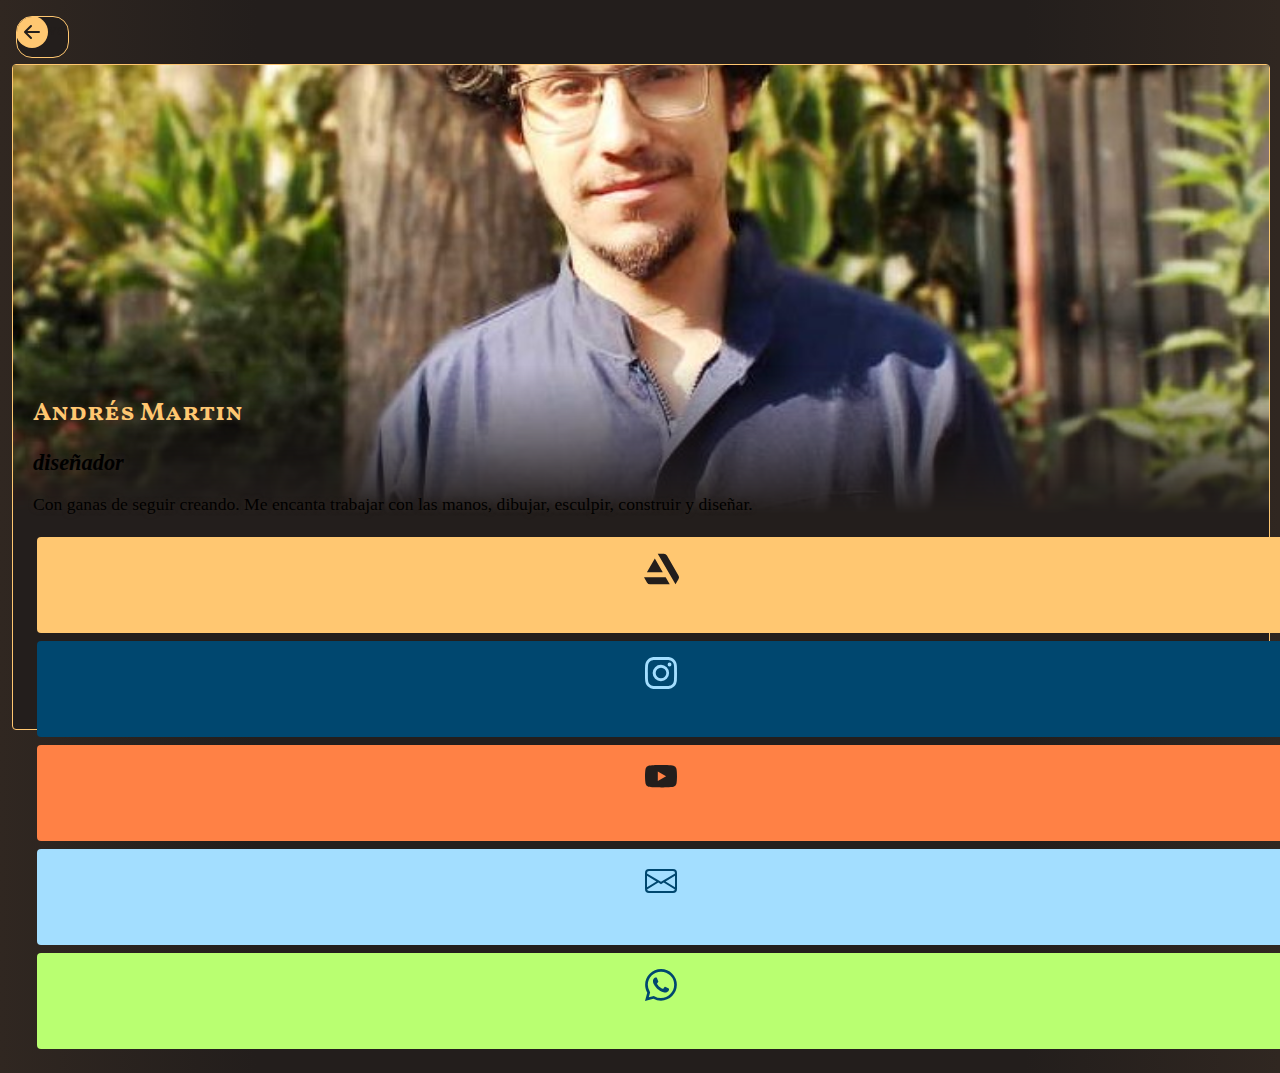
==== articulo.html @ 3fb10d6d "Add files via upload" ====
<!doctype html>
<html lang="es">
	<head>
	
		<meta charset="utf-8">
		<meta name="viewport" content="width=device-width, initial-scale=1">
		<meta name="theme-color" content="#ffc771" />
		<link rel="manifest" href="manifest.json" />

		<title>Portafolio | Andrés Martin</title>
		<meta name="title" content="Portafolio | Andrés Martin" />
		<meta name="description" content="Soy un diseñador con ganas de seguir creando. Me encanta trabajar con las manos, dibujar, esculpir, construir y diseñar." />
		
		<!-- Open Graph / Facebook -->
		<meta property="og:type" content="website" />
		<meta property="og:url" content="https://andresmartinm.github.io/portafolioAnim2023/" />
		<meta property="og:title" content="Portafolio | Andrés Martin" />
		<meta property="og:description" content="Soy un diseñador con ganas de seguir creando. Me encanta trabajar con las manos, dibujar, esculpir, construir y diseñar.Soy un diseñador con ganas de seguir creando. Me encanta trabajar con las manos, dibujar, esculpir, construir y diseñar." />
		<meta property="og:image" content="https://andresmartinm.github.io/portafolioAnim2023/img/foto.jpg" />

		<!-- Twitter -->
		<meta property="twitter:card" content="summary_large_image" />
		<meta property="twitter:url" content="https://andresmartinm.github.io/portafolioAnim2023/" />
		<meta property="twitter:title" content="Portafolio | Andrés Martin" />
		<meta property="twitter:description" content="Soy un diseñador con ganas de seguir creando. Me encanta trabajar con las manos, dibujar, esculpir, construir y diseñar." />
		<meta property="twitter:image" content="https://andresmartinm.github.io/portafolioAnim2023/img/foto.jpg" />
		
		<!-- Meta Tags Generated with https://metatags.io -->

		<link href="https://cdn.jsdelivr.net/npm/bootstrap@5.3.0/dist/css/bootstrap.min.css" rel="stylesheet" integrity="sha384-9ndCyUaIbzAi2FUVXJi0CjmCapSmO7SnpJef0486qhLnuZ2cdeRhO02iuK6FUUVM" crossorigin="anonymous">
		<link rel="stylesheet" href="style.css" />
		<script src="script.js"></script>
		
	</head>
	<body>
		<style>
		@media only screen and (max-width: 960px) {
			.perfil {
				display : none;
			}
		}
		</style>
	
		<a class="volver" href="index.html">Volver
			<div>
				<svg xmlns="http://www.w3.org/2000/svg" width="32" height="32" fill="currentColor" class="bi bi-arrow-left-short" viewBox="0 0 16 16">
  <path fill-rule="evenodd" d="M12 8a.5.5 0 0 1-.5.5H5.707l2.147 2.146a.5.5 0 0 1-.708.708l-3-3a.5.5 0 0 1 0-.708l3-3a.5.5 0 1 1 .708.708L5.707 7.5H11.5a.5.5 0 0 1 .5.5z"/>
				</svg>
			</div>
		</a>
	<main>
		<section class="container">
			<div class="row justify-content-md-center g-0">
				<section class="col-lg perfil">
					<div class="marco">
						<div class="tarjeta-perfil">
							<div class="foto">
							<div class="sombra"></div>
							<div class="presentacion">
							
								<h1>Andrés Martin</h1>
								<h2>diseñador</h2>
								<p>Con ganas de seguir creando. Me encanta trabajar con las manos, dibujar, esculpir, construir y diseñar.</p>
							</div>
							</div>
							
							<div class="enlaces">
								<div class="row g-0">
									<div class="col-4">
									<a class="amarillo" href="https://www.artstation.com/andresamartinm" target="_blank" aria-label="trabajos en ArtStation">
										<svg width='35' height='32' fill='currentColor' xmlns='http://www.w3.org/2000/svg'><path fill-rule='evenodd' clip-rule='evenodd' d='M35 24.354c0-.704-.208-1.36-.565-1.91L22.937 2.525A3.536 3.536 0 0 0 19.813.652h-6.077l17.76 30.666 2.8-4.833c.553-.925.704-1.334.704-2.131Zm-35-.037 2.956 5.093h.001a3.536 3.536 0 0 0 3.157 1.938h19.624l-4.072-7.03H0ZM10.832 5.621l7.938 13.701H2.893l7.939-13.701Z'/></svg>
										</a>
										
									</div>
									<div class="col-4">
										<a class="azul" href="https://www.instagram.com/andresmartin_elmartin/" target="_blank" aria-label="mis dibujitos de Instagram">
										<svg xmlns="http://www.w3.org/2000/svg" width="32" height="32" fill="currentColor" class="bi bi-instagram" viewBox="0 0 16 16">
  <path d="M8 0C5.829 0 5.556.01 4.703.048 3.85.088 3.269.222 2.76.42a3.917 3.917 0 0 0-1.417.923A3.927 3.927 0 0 0 .42 2.76C.222 3.268.087 3.85.048 4.7.01 5.555 0 5.827 0 8.001c0 2.172.01 2.444.048 3.297.04.852.174 1.433.372 1.942.205.526.478.972.923 1.417.444.445.89.719 1.416.923.51.198 1.09.333 1.942.372C5.555 15.99 5.827 16 8 16s2.444-.01 3.298-.048c.851-.04 1.434-.174 1.943-.372a3.916 3.916 0 0 0 1.416-.923c.445-.445.718-.891.923-1.417.197-.509.332-1.09.372-1.942C15.99 10.445 16 10.173 16 8s-.01-2.445-.048-3.299c-.04-.851-.175-1.433-.372-1.941a3.926 3.926 0 0 0-.923-1.417A3.911 3.911 0 0 0 13.24.42c-.51-.198-1.092-.333-1.943-.372C10.443.01 10.172 0 7.998 0h.003zm-.717 1.442h.718c2.136 0 2.389.007 3.232.046.78.035 1.204.166 1.486.275.373.145.64.319.92.599.28.28.453.546.598.92.11.281.24.705.275 1.485.039.843.047 1.096.047 3.231s-.008 2.389-.047 3.232c-.035.78-.166 1.203-.275 1.485a2.47 2.47 0 0 1-.599.919c-.28.28-.546.453-.92.598-.28.11-.704.24-1.485.276-.843.038-1.096.047-3.232.047s-2.39-.009-3.233-.047c-.78-.036-1.203-.166-1.485-.276a2.478 2.478 0 0 1-.92-.598 2.48 2.48 0 0 1-.6-.92c-.109-.281-.24-.705-.275-1.485-.038-.843-.046-1.096-.046-3.233 0-2.136.008-2.388.046-3.231.036-.78.166-1.204.276-1.486.145-.373.319-.64.599-.92.28-.28.546-.453.92-.598.282-.11.705-.24 1.485-.276.738-.034 1.024-.044 2.515-.045v.002zm4.988 1.328a.96.96 0 1 0 0 1.92.96.96 0 0 0 0-1.92zm-4.27 1.122a4.109 4.109 0 1 0 0 8.217 4.109 4.109 0 0 0 0-8.217zm0 1.441a2.667 2.667 0 1 1 0 5.334 2.667 2.667 0 0 1 0-5.334z"/>
</svg>
										</a>
									</div>
									<div class="col-4">
										<a class="rojo" href="https://www.youtube.com/@elmartin3553" target="_blank" aria-label="canal de YouTube">
										<svg xmlns="http://www.w3.org/2000/svg" width="32" height="32" fill="currentColor" class="bi bi-youtube" viewBox="0 0 16 16">
  <path d="M8.051 1.999h.089c.822.003 4.987.033 6.11.335a2.01 2.01 0 0 1 1.415 1.42c.101.38.172.883.22 1.402l.01.104.022.26.008.104c.065.914.073 1.77.074 1.957v.075c-.001.194-.01 1.108-.082 2.06l-.008.105-.009.104c-.05.572-.124 1.14-.235 1.558a2.007 2.007 0 0 1-1.415 1.42c-1.16.312-5.569.334-6.18.335h-.142c-.309 0-1.587-.006-2.927-.052l-.17-.006-.087-.004-.171-.007-.171-.007c-1.11-.049-2.167-.128-2.654-.26a2.007 2.007 0 0 1-1.415-1.419c-.111-.417-.185-.986-.235-1.558L.09 9.82l-.008-.104A31.4 31.4 0 0 1 0 7.68v-.123c.002-.215.01-.958.064-1.778l.007-.103.003-.052.008-.104.022-.26.01-.104c.048-.519.119-1.023.22-1.402a2.007 2.007 0 0 1 1.415-1.42c.487-.13 1.544-.21 2.654-.26l.17-.007.172-.006.086-.003.171-.007A99.788 99.788 0 0 1 7.858 2h.193zM6.4 5.209v4.818l4.157-2.408L6.4 5.209z"/>
</svg>
										</a>
									</div>
								</div>
								<div class="row g-0">
									<div class="col-6">
										<a class="celeste" href="mailto:andres.a.martin.m@gmail.com" aria-label="contáctame via e-mail">
										<svg xmlns="http://www.w3.org/2000/svg" width="32" height="32" fill="currentColor" class="bi bi-envelope" viewBox="0 0 16 16">
  <path d="M0 4a2 2 0 0 1 2-2h12a2 2 0 0 1 2 2v8a2 2 0 0 1-2 2H2a2 2 0 0 1-2-2V4Zm2-1a1 1 0 0 0-1 1v.217l7 4.2 7-4.2V4a1 1 0 0 0-1-1H2Zm13 2.383-4.708 2.825L15 11.105V5.383Zm-.034 6.876-5.64-3.471L8 9.583l-1.326-.795-5.64 3.47A1 1 0 0 0 2 13h12a1 1 0 0 0 .966-.741ZM1 11.105l4.708-2.897L1 5.383v5.722Z"/>
</svg>
										</a>
									</div>
									<div class="col-6">
										<a class="verde" href="https://wa.me/56936938407" target="_blank" aria-label="hablemos por WhatsApp">
										<svg xmlns="http://www.w3.org/2000/svg" width="32" height="32" fill="currentColor" class="bi bi-whatsapp" viewBox="0 0 16 16">
  <path d="M13.601 2.326A7.854 7.854 0 0 0 7.994 0C3.627 0 .068 3.558.064 7.926c0 1.399.366 2.76 1.057 3.965L0 16l4.204-1.102a7.933 7.933 0 0 0 3.79.965h.004c4.368 0 7.926-3.558 7.93-7.93A7.898 7.898 0 0 0 13.6 2.326zM7.994 14.521a6.573 6.573 0 0 1-3.356-.92l-.24-.144-2.494.654.666-2.433-.156-.251a6.56 6.56 0 0 1-1.007-3.505c0-3.626 2.957-6.584 6.591-6.584a6.56 6.56 0 0 1 4.66 1.931 6.557 6.557 0 0 1 1.928 4.66c-.004 3.639-2.961 6.592-6.592 6.592zm3.615-4.934c-.197-.099-1.17-.578-1.353-.646-.182-.065-.315-.099-.445.099-.133.197-.513.646-.627.775-.114.133-.232.148-.43.05-.197-.1-.836-.308-1.592-.985-.59-.525-.985-1.175-1.103-1.372-.114-.198-.011-.304.088-.403.087-.088.197-.232.296-.346.1-.114.133-.198.198-.33.065-.134.034-.248-.015-.347-.05-.099-.445-1.076-.612-1.47-.16-.389-.323-.335-.445-.34-.114-.007-.247-.007-.38-.007a.729.729 0 0 0-.529.247c-.182.198-.691.677-.691 1.654 0 .977.71 1.916.81 2.049.098.133 1.394 2.132 3.383 2.992.47.205.84.326 1.129.418.475.152.904.129 1.246.08.38-.058 1.171-.48 1.338-.943.164-.464.164-.86.114-.943-.049-.084-.182-.133-.38-.232z"/>
</svg>
										</a>
									</div>
								</div>
							</div>
						</div>
					</div>
				</section>
				<section class="articulo col-lg-9 row g-0">
					<div id="fotos" class="col-lg-6"></div>
					<div id="texto" class="col-lg-6"></div>
				</section>
			</div>
		</section>
		
		<footer>
		
		Andrés Martin &copy 2023
		
		</footer>

		
	</main>
	
		<script src="https://cdn.jsdelivr.net/npm/bootstrap@5.3.0/dist/js/bootstrap.bundle.min.js" integrity="sha384-geWF76RCwLtnZ8qwWowPQNguL3RmwHVBC9FhGdlKrxdiJJigb/j/68SIy3Te4Bkz" crossorigin="anonymous"></script>
	</body>
</html>
---- style.css ----
@import url('https://fonts.googleapis.com/css2?family=Vollkorn+SC:wght@700&family=Vollkorn:ital@0;1&display=swap');

:root {
	--cafe : #231e1c;
	--cafeclaro : #302721;
	--amarillo : #ffc771;
	--rojo : #ff8145;
	--azul : #00476f;
	--celeste : #a3deff;
	--verde : #b9ff71;
	
	--borde : 4px;
	--margen : 4px;
	--altobase : 14rem;
	
	--bs-body-font-family: 'Vollkorn', serif;
	--bs-body-color: var(--amarillo);
}

.cafe {color : var(--amarillo); background : var(--cafe);}
.amarillo {color : var(--cafe); background : var(--amarillo);}
.rojo {color : var(--cafe); background : var(--rojo);}
.azul {color : var(--celeste); background : var(--azul);}
.celeste {color : var(--azul); background : var(--celeste);}
.verde {color : var(--azul); background : var(--verde);}

body {
	background: rgb(77,49,36);
	background: linear-gradient(90deg, var(--cafeclaro) 0%, var(--cafe) 20%, var(--cafe) 80%, var(--cafeclaro) 100%);
	
}

h1 {
	font-family: 'Vollkorn SC', serif;
	font-size : 1.6rem;
}

h2 {
	font-style: italic;
	font-size : 1.4rem;
}

h3 {
	font-size : 1.1rem;
	font-family: 'Vollkorn SC', serif;
}

h4 {
	font-style: italic;
	font-size : 1rem;
}

p {
	font-size : 1.1rem;
	
}
small {
	font-size : 0.9rem;
}

main {
	margin : auto;
	margin-top : 60px;
}

.volver {
	background : var(--cafe);
	border : 1px solid var(--amarillo);	
	height : 2rem;
	width : 2rem;
	top : 1rem;
	left : 1rem;
	border-radius : 1rem;
	position : fixed;
    overflow: hidden;
	padding : 0.25rem 0.6rem ;
	text-align : right;
	text-decoration : none;
	color : var(--cafe);
	transition : width 0.4s , color 0.6s;
	z-index : 100;
}
.volver:hover {
	width : 6rem;
	overflow : visible;
	color : var(--amarillo);
}
.volver div {
	color : var(--cafe);
	margin : 0;
	position : absolute;
	top : -1px;
	left : -1px;
	background : var(--amarillo);	
	height : 2rem;
	width : 2rem;
	border-radius : 1rem;
}
.volver div svg {
	position : absolute;
	left : 0;
}

.articulo small {
	font-style: italic;
	color : var(--cafe);
	background : var(--amarillo);
	height : auto;
	padding : 0.25rem 0.6rem;
	border-radius : 50vh;
}
#texto {
	padding : 1rem;
}
#fotos img {
	border-radius : var(--borde);
	margin : var(--margen);
}

.marco {
	padding : var(--margen) ;
}

.tarjeta-perfil .foto {
	height : calc(2*var(--altobase));
	background : url("./img/foto.jpg");
	position : relative;
	background-position: center !important;
	background-repeat: no-repeat;
	background-size: cover !important;
	
}
.tarjeta-perfil .foto .presentacion {
	padding : 20px;
	position : absolute;
	bottom : -40px;
	text-shadow: 0px 0px 5px var(--cafeclaro);
}
.tarjeta-perfil .foto .presentacion h1 {
	color : var(--amarillo);
}

.tarjeta-perfil{
	background : var(--cafe);
	position : relative;
	background-position: center top;
	background-repeat: no-repeat;
	background-size: 100% auto;
	border-radius : var(--borde);
	width : 100%;
	height : calc(3*var(--altobase) - 2*var(--margen));
	
	border : 1px solid var(--amarillo);	
	
}
.tarjeta-perfil .enlaces {
	padding : 20px;
	width : 100%;
}
.enlaces .col-6, .enlaces .col-4 {
	padding : var(--margen);
}
.enlaces a {
	display : inline-block;
	height : 4rem;
	padding : 1rem 0;
	text-align : center;
	width : 100%;
	border-radius : var(--borde);
	transition : width 0.4s, padding 0.6s, margin 0.4s;
}
.enlaces a:hover {
	width : 90%;
	padding : 0.75rem 0;
	margin : 0 5%;
}

.tarjeta {
	background : var(--cafe);
	position : relative;
	background-position: center !important;
	background-repeat: no-repeat;
	background-size: cover !important;
	border-radius : var(--borde);
	width : 100%;
	height : 100%;
	
}
.tarjeta:hover {
	border : 1px solid var(--amarillo);
	
}

.tarjeta-perfil .sombra{
	mask: linear-gradient(to top, white, transparent);
	background : var(--cafe);
	height : 33%;
	width : 100%;
	position : absolute;
	bottom : 0;
}

.tarjeta .sombra{
	bottom : 0;
	position : absolute;
	width : 100%;
	height : 0;
	mask: linear-gradient(to top, white, transparent);
	backdrop-filter : blur(20px);
	border-radius : 0 0 var(--borde) var(--borde) ;
	transition : height 0.4s;
}
.tarjeta:hover .sombra{
	height : 100%;
	border-radius : var(--borde);
}
.tarjeta-lg .tarjeta:hover .sombra, .col-lg-3 .tarjeta-md .tarjeta:hover .sombra{
	height : 50%;
}

.col-lg-6 .tarjeta-md .tarjeta .sombra{
	right : 0;
	position : absolute;
	width : 0;
	height : 100%;
	mask: linear-gradient(to left, black, transparent);
	backdrop-filter : blur(20px);
	border-radius : 0 var(--borde) var(--borde) 0 ;
	transition : width 0.4s;
}
.col-lg-6 .tarjeta-md .tarjeta:hover .sombra{
	width : 50%;
}

.tarjeta h3{
	color : var(--amarillo);
	margin : 1rem;
	bottom : 2rem;
	right : 0;
	position : absolute;
	text-align : right;
	opacity : 100%;
	transition : color 0.8s, bottom 0.8s, opacity 0.4s;
	
}
.tarjeta:hover h3 {
	bottom : 8rem;
	color : var(--amarillo);
	opacity : 100%;
}
.col-lg-6 .tarjeta-md .tarjeta h3 , .tarjeta-lg .tarjeta h3{
	margin-left : calc(50% + 1rem);
}

.tarjeta h4{
	color : var(--amarillo);
	margin : 1rem;
	bottom : 0;
	left : 0;
	position : absolute;
	
}

.tarjeta p{
	font-family: 'Vollkorn', serif;
	color : var(--amarillo);
	margin : 0;
	top : 0;
	right : 0;
	position : absolute;
	text-align : right;
	opacity : 0;
	transition : color 0.8s, top 0.4s, opacity 0.4s;
	
	overflow:hidden;
	max-height: 8rem;
	-webkit-box-orient: vertical;
	display: block;
	display: -webkit-box;
	overflow: hidden !important;
	text-overflow: ellipsis;
	-webkit-line-clamp: 3;
	
}
.tarjeta:hover p{
	transition-delay : 0.4s;
	top : 2.6rem;
	color : var(--amarillo);
	opacity : 100%;
	
}

.tarjeta-sm , .col-lg-6 .tarjeta-md {
	height : var(--altobase);
}

.tarjeta-lg , .col-lg-3 .tarjeta-md {
	height : calc(2*var(--altobase));
}

footer {
	text-align : center;
	padding : 2rem;
}

@media only screen and (max-width: 960px) {

	.tarjeta-sm , .tarjeta-md , .tarjeta-lg {
		height : var(--altobase) !important;
	}
	.tarjeta-sm .tarjeta h3, .tarjeta-md .tarjeta h3 , .tarjeta-lg .tarjeta h3{
		margin-left : calc(50% + 1rem);
	}
	.tarjeta .sombra{
		right : 0;
		position : absolute;
		width : 0;
		height : 100% !important;
		mask: linear-gradient(to left, black, transparent);
		backdrop-filter : blur(20px);
		border-radius : 0 var(--borde) var(--borde) 0 ;
		transition : width 0.4s;
	}
	.tarjeta:hover .sombra{
		width : 50%;
	}
	
}
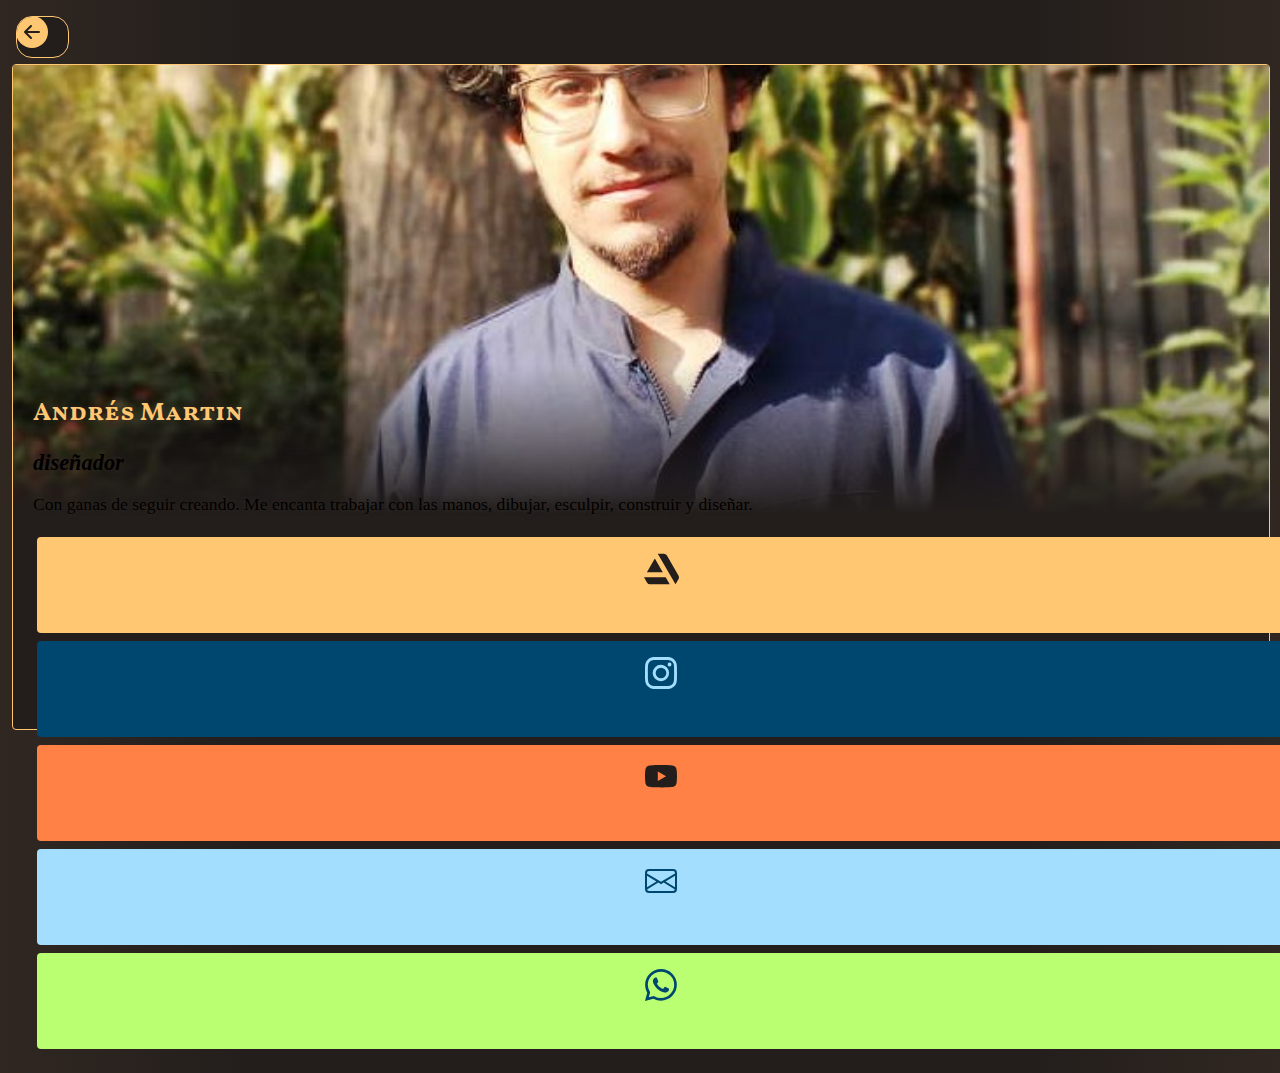
==== commit 26f71e24: "Add files via upload" ====
--- a/articulo.html
+++ b/articulo.html
@@ -3,6 +3,7 @@
 	<head>
 	
 		<meta charset="utf-8">
+		<meta http-equiv="cache-control" content="no-store" />
 		<meta name="viewport" content="width=device-width, initial-scale=1">
 		<meta name="theme-color" content="#ffc771" />
 		<link rel="manifest" href="manifest.json" />
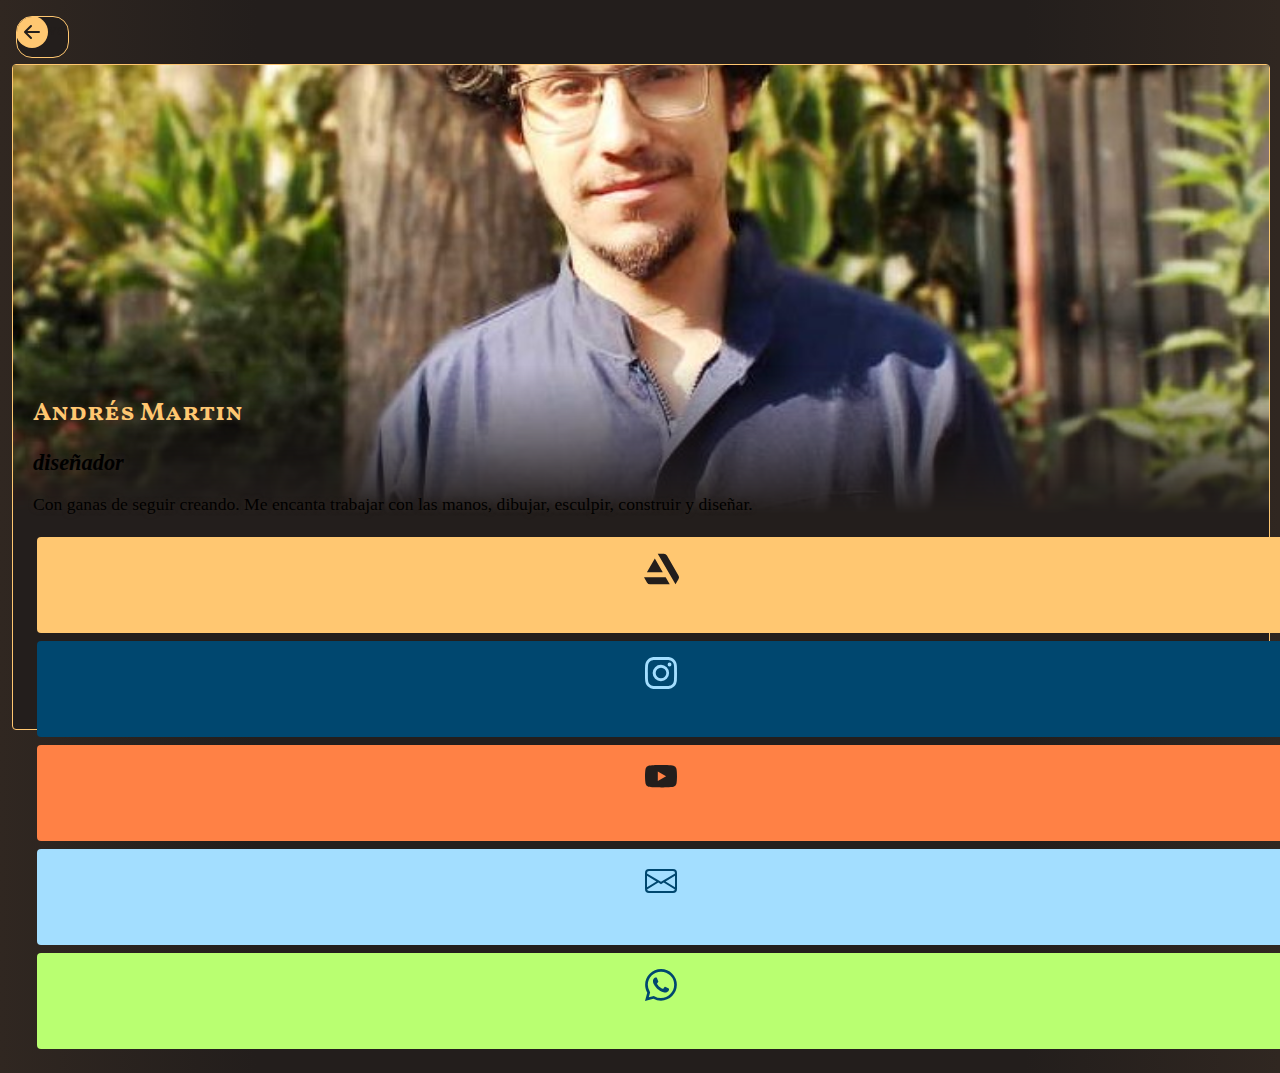
==== commit 460c8f79: "Add files via upload" ====
--- a/articulo.html
+++ b/articulo.html
@@ -3,7 +3,7 @@
 	<head>
 	
 		<meta charset="utf-8">
-		<meta http-equiv="cache-control" content="no-store" />
+		<link rel="icon" href="data:,">
 		<meta name="viewport" content="width=device-width, initial-scale=1">
 		<meta name="theme-color" content="#ffc771" />
 		<link rel="manifest" href="manifest.json" />
@@ -30,7 +30,7 @@
 
 		<link href="https://cdn.jsdelivr.net/npm/bootstrap@5.3.0/dist/css/bootstrap.min.css" rel="stylesheet" integrity="sha384-9ndCyUaIbzAi2FUVXJi0CjmCapSmO7SnpJef0486qhLnuZ2cdeRhO02iuK6FUUVM" crossorigin="anonymous">
 		<link rel="stylesheet" href="style.css" />
-		<script src="script.js"></script>
+		<script src="scriptArt.js"></script>
 		
 	</head>
 	<body>
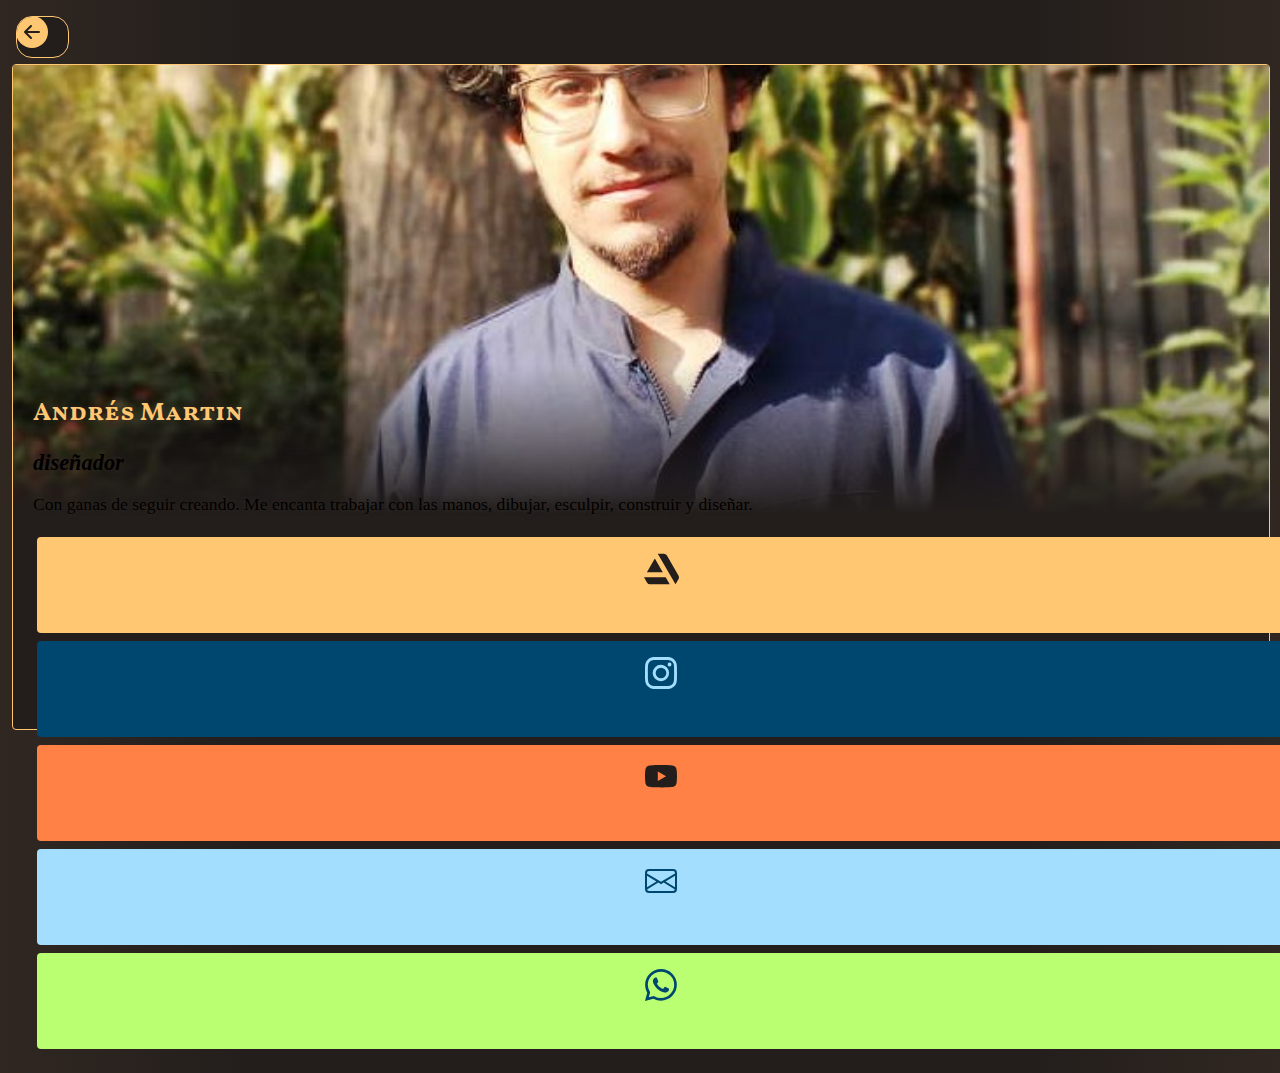
==== commit 88c7b5b0: "Add files via upload" ====
--- a/articulo.html
+++ b/articulo.html
@@ -30,7 +30,7 @@
 
 		<link href="https://cdn.jsdelivr.net/npm/bootstrap@5.3.0/dist/css/bootstrap.min.css" rel="stylesheet" integrity="sha384-9ndCyUaIbzAi2FUVXJi0CjmCapSmO7SnpJef0486qhLnuZ2cdeRhO02iuK6FUUVM" crossorigin="anonymous">
 		<link rel="stylesheet" href="style.css" />
-		<script src="scriptArt.js"></script>
+		<script src="script.js"></script>
 		
 	</head>
 	<body>
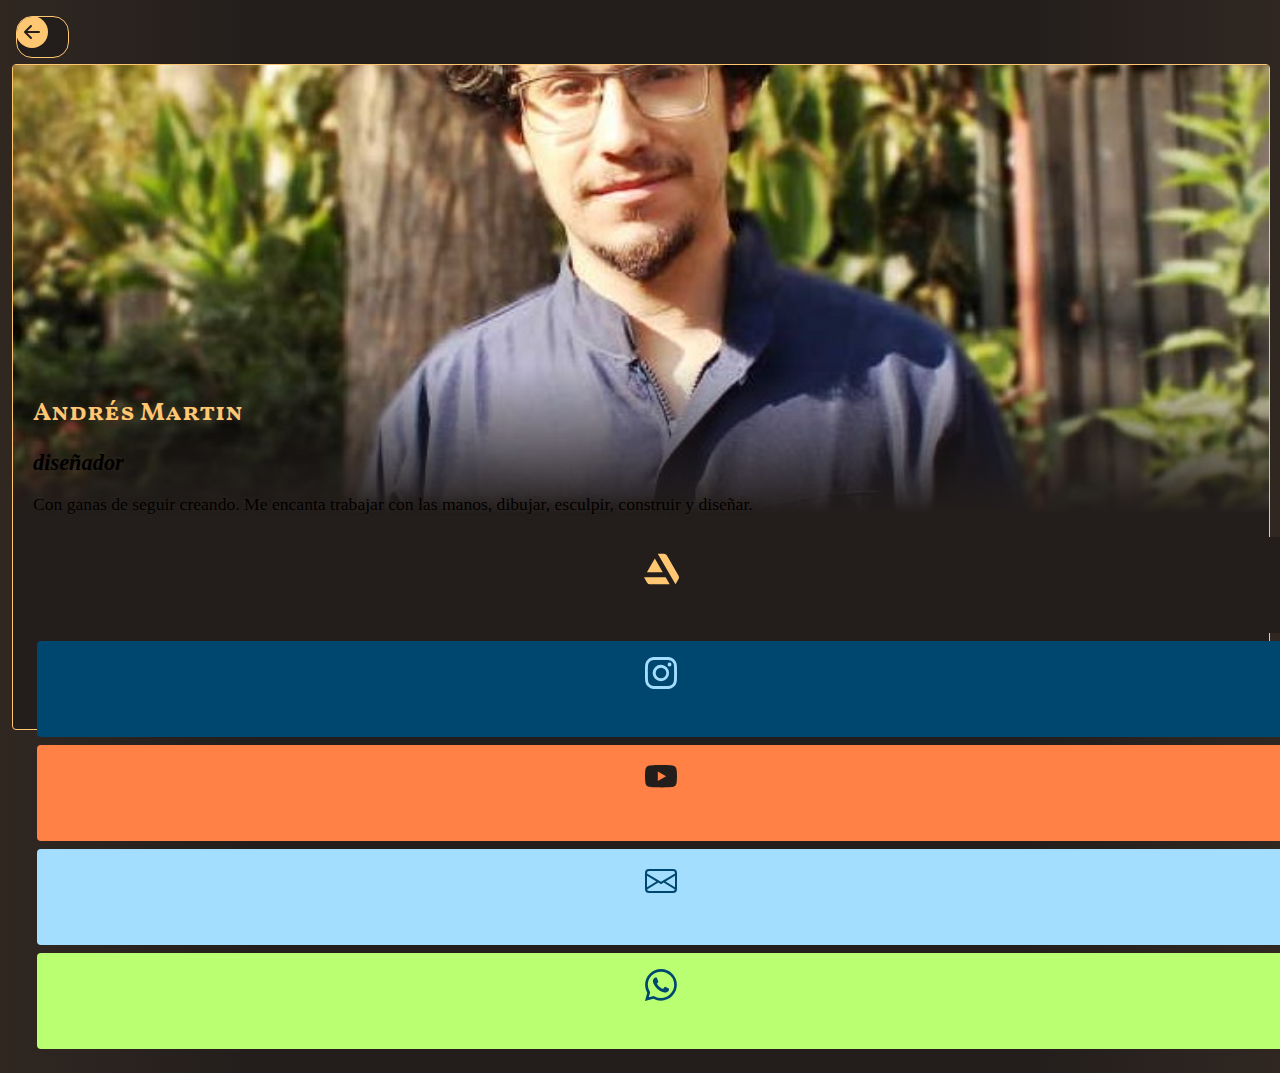
==== commit 96fa8810: "Update articulo.html" ====
--- a/articulo.html
+++ b/articulo.html
@@ -68,7 +68,7 @@
 							<div class="enlaces">
 								<div class="row g-0">
 									<div class="col-4">
-									<a class="amarillo" href="https://www.artstation.com/andresamartinm" target="_blank" aria-label="trabajos en ArtStation">
+									<a class="cafe" href="https://www.artstation.com/andresamartinm" target="_blank" aria-label="trabajos en ArtStation">
 										<svg width='35' height='32' fill='currentColor' xmlns='http://www.w3.org/2000/svg'><path fill-rule='evenodd' clip-rule='evenodd' d='M35 24.354c0-.704-.208-1.36-.565-1.91L22.937 2.525A3.536 3.536 0 0 0 19.813.652h-6.077l17.76 30.666 2.8-4.833c.553-.925.704-1.334.704-2.131Zm-35-.037 2.956 5.093h.001a3.536 3.536 0 0 0 3.157 1.938h19.624l-4.072-7.03H0ZM10.832 5.621l7.938 13.701H2.893l7.939-13.701Z'/></svg>
 										</a>
 										
@@ -108,9 +108,10 @@
 						</div>
 					</div>
 				</section>
-				<section class="articulo col-lg-9 row g-0">
+				<section id="cuerpo" class="articulo col-lg-9 row g-0">
 					<div id="fotos" class="col-lg-6"></div>
 					<div id="texto" class="col-lg-6"></div>
+					
 				</section>
 			</div>
 		</section>
@@ -123,7 +124,7 @@
 
 		
 	</main>
-	
+
 		<script src="https://cdn.jsdelivr.net/npm/bootstrap@5.3.0/dist/js/bootstrap.bundle.min.js" integrity="sha384-geWF76RCwLtnZ8qwWowPQNguL3RmwHVBC9FhGdlKrxdiJJigb/j/68SIy3Te4Bkz" crossorigin="anonymous"></script>
 	</body>
 </html>
--- a/style.css
+++ b/style.css
@@ -103,11 +103,12 @@
 
 .articulo small {
 	font-style: italic;
-	color : var(--cafe);
-	background : var(--amarillo);
+	color : var(--amarillo);
+	background : var(--cafe);
 	height : auto;
 	padding : 0.25rem 0.6rem;
 	border-radius : 50vh;
+	border : 1px solid var(--amarillo);
 }
 #texto {
 	padding : 1rem;
@@ -161,6 +162,9 @@
 	padding : var(--margen);
 }
 .enlaces a {
+	text-decoration : none;
+	font-size : 1.2rem;
+	font-weight : bold;
 	display : inline-block;
 	height : 4rem;
 	padding : 1rem 0;
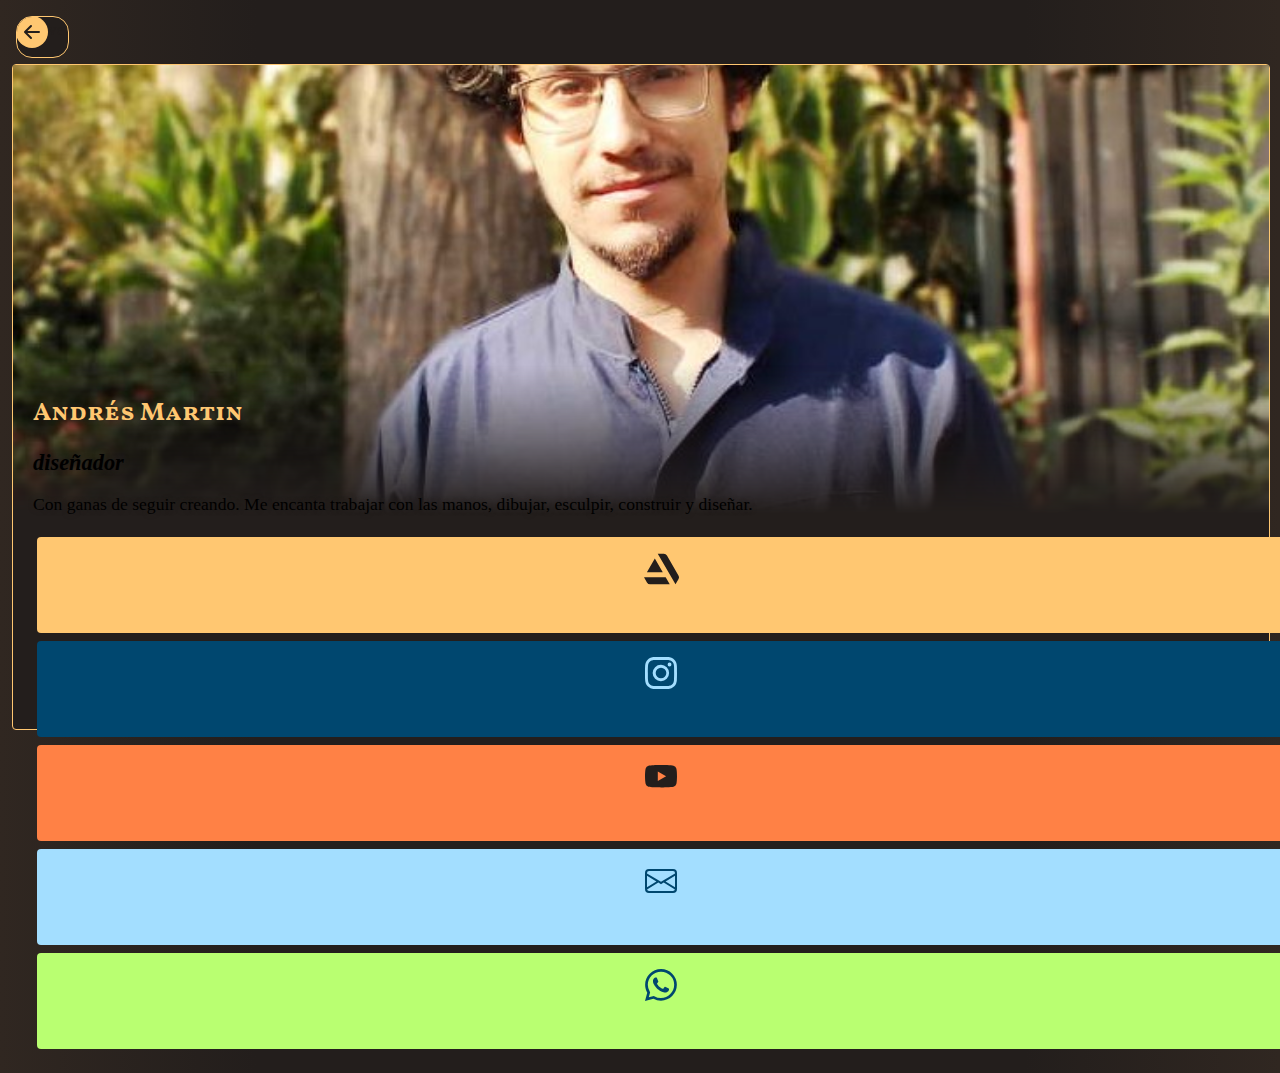
==== commit 8abb88fb: "Update articulo.html" ====
--- a/articulo.html
+++ b/articulo.html
@@ -68,7 +68,7 @@
 							<div class="enlaces">
 								<div class="row g-0">
 									<div class="col-4">
-									<a class="cafe" href="https://www.artstation.com/andresamartinm" target="_blank" aria-label="trabajos en ArtStation">
+									<a class="amarillo" href="https://www.artstation.com/andresamartinm" target="_blank" aria-label="trabajos en ArtStation">
 										<svg width='35' height='32' fill='currentColor' xmlns='http://www.w3.org/2000/svg'><path fill-rule='evenodd' clip-rule='evenodd' d='M35 24.354c0-.704-.208-1.36-.565-1.91L22.937 2.525A3.536 3.536 0 0 0 19.813.652h-6.077l17.76 30.666 2.8-4.833c.553-.925.704-1.334.704-2.131Zm-35-.037 2.956 5.093h.001a3.536 3.536 0 0 0 3.157 1.938h19.624l-4.072-7.03H0ZM10.832 5.621l7.938 13.701H2.893l7.939-13.701Z'/></svg>
 										</a>
 										
--- a/style.css
+++ b/style.css
@@ -135,7 +135,7 @@
 	padding : 20px;
 	position : absolute;
 	bottom : -40px;
-	text-shadow: 0px 0px 5px var(--cafeclaro);
+	text-shadow: 0px 0px 5px var(--cafe);
 }
 .tarjeta-perfil .foto .presentacion h1 {
 	color : var(--amarillo);
